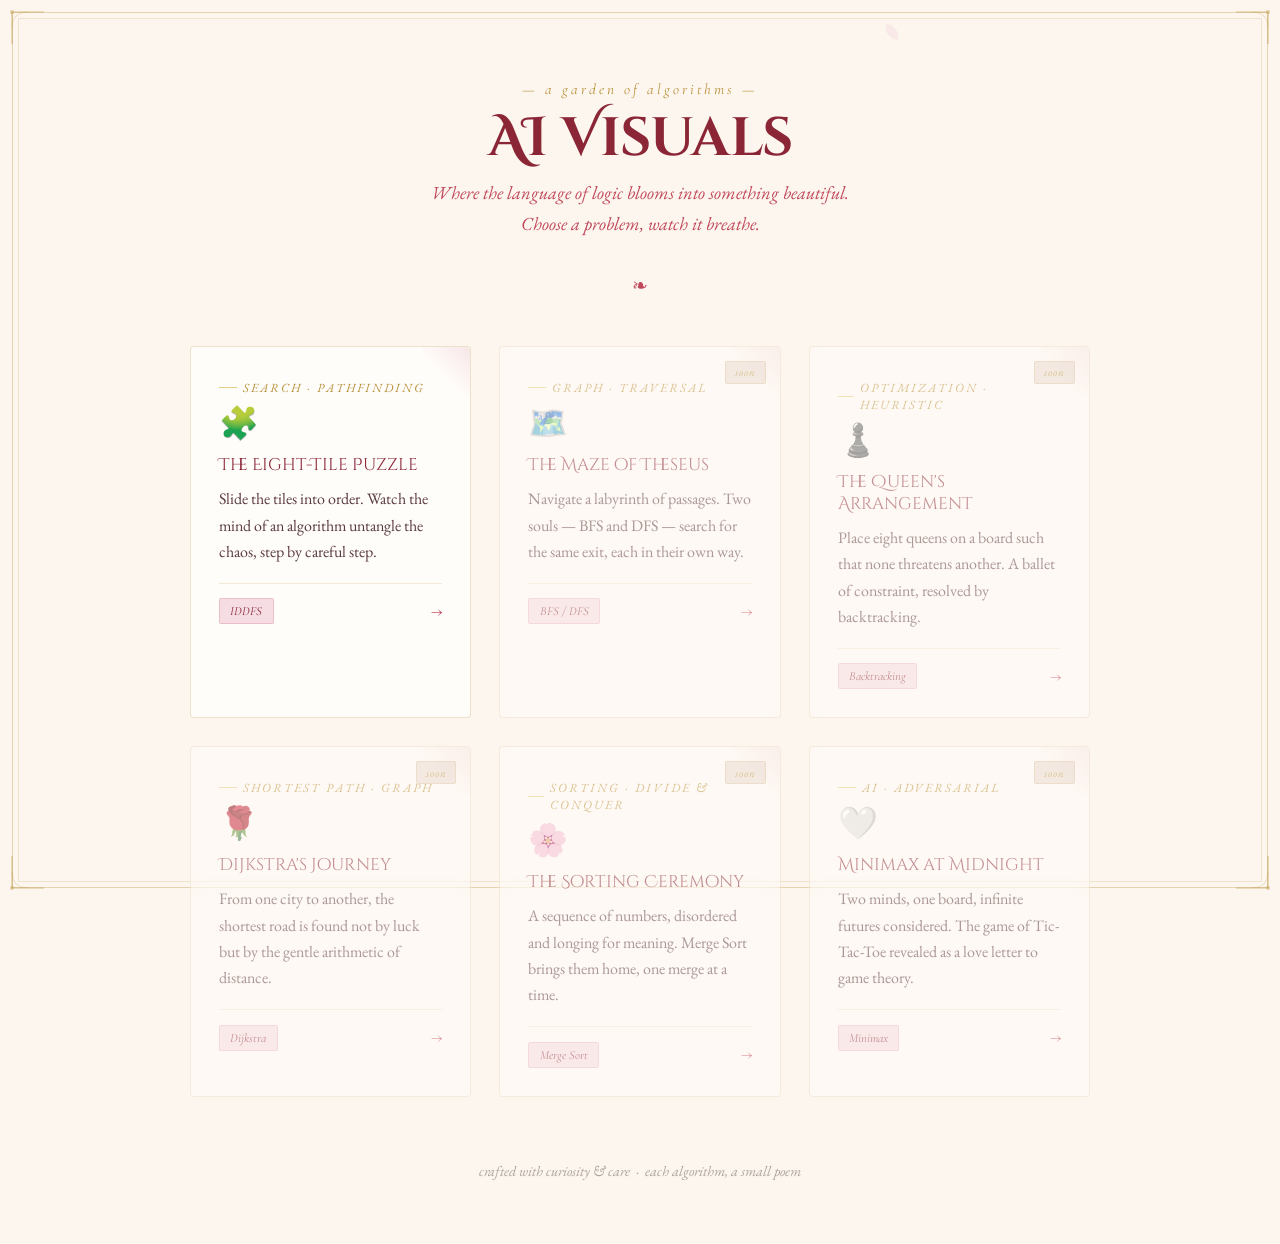
==== ai_visuals.html @ 986b2c56 "Added Fascinating AI section" ====
<!DOCTYPE html>
<html lang="en">
<head>
<meta charset="UTF-8">
<meta name="viewport" content="width=device-width, initial-scale=1.0">
<title>AI Visuals — A Garden of Algorithms</title>
<link href="https://fonts.googleapis.com/css2?family=Cormorant+Garamond:ital,wght@0,300;0,400;0,600;1,300;1,400&family=Cinzel+Decorative:wght@400;700&family=EB+Garamond:ital,wght@0,400;1,400&display=swap" rel="stylesheet">
<style>
*, *::before, *::after { box-sizing: border-box; margin: 0; padding: 0; }

:root {
  --ink:      #1a0a0f;
  --parchment:#fdf6ee;
  --rose:     #c0485a;
  --rose-deep:#8b2636;
  --blush:    #f5dde3;
  --gold:     #b8913a;
  --gold-lt:  #e8cc84;
  --mist:     #e8ddd5;
  --shadow:   rgba(26,10,15,0.12);
}

html, body {
  min-height: 100vh;
  background: var(--parchment);
  color: var(--ink);
  font-family: 'Cormorant Garamond', serif;
  overflow-x: hidden;
}

/* ── Petals canvas ── */
#petal-canvas {
  position: fixed;
  inset: 0;
  pointer-events: none;
  z-index: 0;
}

/* ── Decorative border frame ── */
.page-frame {
  position: fixed;
  inset: 0;
  pointer-events: none;
  z-index: 1;
}
.page-frame::before, .page-frame::after {
  content: '';
  position: absolute;
  border: 1.5px solid var(--gold);
  opacity: 0.35;
}
.page-frame::before { inset: 12px; border-radius: 2px; }
.page-frame::after  { inset: 18px; border-radius: 1px; opacity: 0.18; }

.corner {
  position: absolute;
  width: 40px; height: 40px;
  pointer-events: none;
}
.corner svg { width: 100%; height: 100%; }
.corner.tl { top: 8px;  left: 8px; }
.corner.tr { top: 8px;  right: 8px;  transform: scaleX(-1); }
.corner.bl { bottom: 8px; left: 8px; transform: scaleY(-1); }
.corner.br { bottom: 8px; right: 8px; transform: scale(-1); }

/* ── Main layout ── */
.wrapper {
  position: relative;
  z-index: 2;
  min-height: 100vh;
  display: flex;
  flex-direction: column;
  align-items: center;
  padding: 5rem 2rem 4rem;
}

/* ── Header ── */
.eyebrow {
  font-family: 'Cormorant Garamond', serif;
  font-style: italic;
  font-size: 0.95rem;
  letter-spacing: 3px;
  color: var(--gold);
  opacity: 0;
  animation: fadeUp 1s 0.2s forwards;
  text-align: center;
}

.title {
  font-family: 'Cinzel Decorative', serif;
  font-size: clamp(1.8rem, 5vw, 3.4rem);
  font-weight: 700;
  color: var(--rose-deep);
  text-align: center;
  line-height: 1.15;
  margin: 0.6rem 0 0.4rem;
  opacity: 0;
  animation: fadeUp 1s 0.4s forwards;
  letter-spacing: -0.5px;
}

.subtitle {
  font-family: 'EB Garamond', serif;
  font-style: italic;
  font-size: 1.15rem;
  color: var(--rose);
  opacity: 0;
  animation: fadeUp 1s 0.6s forwards;
  text-align: center;
  max-width: 460px;
  line-height: 1.7;
}

.divider {
  display: flex;
  align-items: center;
  gap: 1rem;
  margin: 2.2rem 0 3rem;
  opacity: 0;
  animation: fadeUp 1s 0.8s forwards;
}
.divider-line { flex: 1; height: 1px; background: linear-gradient(90deg, transparent, var(--gold), transparent); max-width: 120px; }
.divider-rose { color: var(--rose); font-size: 1.2rem; }

/* ── Cards grid ── */
.grid {
  display: grid;
  grid-template-columns: repeat(auto-fill, minmax(270px, 1fr));
  gap: 1.75rem;
  width: 100%;
  max-width: 900px;
}

.card {
  background: rgba(255,255,255,0.72);
  border: 1px solid rgba(184,145,58,0.25);
  border-radius: 4px;
  padding: 2rem 1.75rem 1.75rem;
  cursor: pointer;
  position: relative;
  overflow: hidden;
  text-decoration: none;
  color: var(--ink);
  display: block;
  opacity: 0;
  transform: translateY(20px);
  transition: transform 0.35s cubic-bezier(.22,1,.36,1),
              box-shadow 0.35s,
              border-color 0.35s,
              background 0.35s;
  backdrop-filter: blur(6px);
}

.card.visible {
  opacity: 1;
  transform: translateY(0);
}

.card::before {
  content: '';
  position: absolute;
  inset: 0;
  background: linear-gradient(135deg, rgba(192,72,90,0.06) 0%, transparent 60%);
  opacity: 0;
  transition: opacity 0.3s;
}

.card:hover {
  transform: translateY(-5px);
  box-shadow: 0 16px 40px rgba(139,38,54,0.14), 0 2px 8px rgba(139,38,54,0.08);
  border-color: rgba(184,145,58,0.55);
  background: rgba(255,255,255,0.92);
}
.card:hover::before { opacity: 1; }

/* corner flourish on card */
.card::after {
  content: '';
  position: absolute;
  top: 0; right: 0;
  width: 48px; height: 48px;
  background: linear-gradient(225deg, rgba(192,72,90,0.12) 0%, transparent 60%);
  border-radius: 0 4px 0 0;
  transition: width 0.3s, height 0.3s;
}
.card:hover::after { width: 72px; height: 72px; }

.card-tag {
  font-family: 'EB Garamond', serif;
  font-style: italic;
  font-size: 0.78rem;
  letter-spacing: 2px;
  color: var(--gold);
  text-transform: uppercase;
  margin-bottom: 0.75rem;
  display: flex;
  align-items: center;
  gap: 6px;
}
.card-tag::before {
  content: '';
  display: inline-block;
  width: 18px; height: 1px;
  background: var(--gold-lt);
}

.card-icon {
  font-size: 2rem;
  margin-bottom: 0.9rem;
  display: block;
  filter: grayscale(0.2);
  line-height: 1;
}

.card-title {
  font-family: 'Cinzel Decorative', serif;
  font-size: 1.05rem;
  font-weight: 400;
  color: var(--rose-deep);
  margin-bottom: 0.6rem;
  line-height: 1.3;
}

.card-desc {
  font-family: 'EB Garamond', serif;
  font-size: 1rem;
  color: #5a3a40;
  line-height: 1.65;
}

.card-algo {
  margin-top: 1.1rem;
  padding-top: 0.9rem;
  border-top: 1px solid rgba(184,145,58,0.18);
  display: flex;
  align-items: center;
  justify-content: space-between;
}

.algo-tag {
  font-family: 'Cormorant Garamond', serif;
  font-size: 0.78rem;
  font-style: italic;
  background: var(--blush);
  color: var(--rose-deep);
  padding: 0.25rem 0.65rem;
  border-radius: 2px;
  border: 1px solid rgba(192,72,90,0.2);
}

.card-arrow {
  color: var(--rose);
  font-size: 1.1rem;
  transition: transform 0.25s;
}
.card:hover .card-arrow { transform: translateX(5px); }

/* ── Coming soon card ── */
.card.soon {
  opacity: 0;
  cursor: default;
  pointer-events: none;
}
.card.soon.visible { opacity: 0.5; pointer-events: none; }
.card.soon:hover { transform: none; box-shadow: none; }

.soon-badge {
  position: absolute;
  top: 14px; right: 14px;
  font-family: 'EB Garamond', serif;
  font-style: italic;
  font-size: 0.7rem;
  background: var(--mist);
  color: var(--gold);
  border: 1px solid rgba(184,145,58,0.3);
  padding: 0.2rem 0.55rem;
  border-radius: 2px;
  letter-spacing: 1px;
}

/* ── Footer ── */
.footer {
  margin-top: 4rem;
  font-family: 'EB Garamond', serif;
  font-style: italic;
  font-size: 0.9rem;
  color: rgba(26,10,15,0.35);
  text-align: center;
  opacity: 0;
  animation: fadeUp 1s 1.6s forwards;
}

/* ── Animations ── */
@keyframes fadeUp {
  from { opacity: 0; transform: translateY(16px); }
  to   { opacity: 1; transform: translateY(0); }
}

@keyframes petalFall {
  0%   { transform: translateY(-40px) rotate(0deg); opacity: 0.9; }
  100% { transform: translateY(110vh) rotate(720deg); opacity: 0; }
}
</style>
</head>
<body>

<canvas id="petal-canvas"></canvas>

<div class="page-frame">
  <div class="corner tl">
    <svg viewBox="0 0 40 40" fill="none" xmlns="http://www.w3.org/2000/svg">
      <path d="M4 36 L4 4 L36 4" stroke="#b8913a" stroke-width="1.2" opacity="0.5"/>
      <path d="M4 20 Q4 4 20 4" stroke="#b8913a" stroke-width="0.8" opacity="0.3" fill="none"/>
      <circle cx="4" cy="4" r="2" fill="#b8913a" opacity="0.4"/>
    </svg>
  </div>
  <div class="corner tr">
    <svg viewBox="0 0 40 40" fill="none" xmlns="http://www.w3.org/2000/svg">
      <path d="M4 36 L4 4 L36 4" stroke="#b8913a" stroke-width="1.2" opacity="0.5"/>
      <path d="M4 20 Q4 4 20 4" stroke="#b8913a" stroke-width="0.8" opacity="0.3" fill="none"/>
      <circle cx="4" cy="4" r="2" fill="#b8913a" opacity="0.4"/>
    </svg>
  </div>
  <div class="corner bl">
    <svg viewBox="0 0 40 40" fill="none" xmlns="http://www.w3.org/2000/svg">
      <path d="M4 36 L4 4 L36 4" stroke="#b8913a" stroke-width="1.2" opacity="0.5"/>
      <path d="M4 20 Q4 4 20 4" stroke="#b8913a" stroke-width="0.8" opacity="0.3" fill="none"/>
      <circle cx="4" cy="4" r="2" fill="#b8913a" opacity="0.4"/>
    </svg>
  </div>
  <div class="corner br">
    <svg viewBox="0 0 40 40" fill="none" xmlns="http://www.w3.org/2000/svg">
      <path d="M4 36 L4 4 L36 4" stroke="#b8913a" stroke-width="1.2" opacity="0.5"/>
      <path d="M4 20 Q4 4 20 4" stroke="#b8913a" stroke-width="0.8" opacity="0.3" fill="none"/>
      <circle cx="4" cy="4" r="2" fill="#b8913a" opacity="0.4"/>
    </svg>
  </div>
</div>

<div class="wrapper">
  <p class="eyebrow">— a garden of algorithms —</p>
  <h1 class="title">AI Visuals</h1>
  <p class="subtitle">Where the language of logic blooms into something beautiful. Choose a problem, watch it breathe.</p>

  <div class="divider">
    <div class="divider-line"></div>
    <span class="divider-rose">❧</span>
    <div class="divider-line"></div>
  </div>

  <div class="grid" id="card-grid">

    <!-- Card 1: 8-Puzzle IDDFS — active -->
    <a href="Fascinating_AI/8puzzle_iddfs.html" class="card" data-delay="0">
      <span class="card-tag">Search · Pathfinding</span>
      <span class="card-icon">🧩</span>
      <div class="card-title">The Eight-Tile Puzzle</div>
      <p class="card-desc">Slide the tiles into order. Watch the mind of an algorithm untangle the chaos, step by careful step.</p>
      <div class="card-algo">
        <span class="algo-tag">IDDFS</span>
        <span class="card-arrow">→</span>
      </div>
    </a>

    <!-- Card 2: Coming soon -->
    <div class="card soon" data-delay="1">
      <span class="soon-badge">soon</span>
      <span class="card-tag">Graph · Traversal</span>
      <span class="card-icon">🗺️</span>
      <div class="card-title">The Maze of Theseus</div>
      <p class="card-desc">Navigate a labyrinth of passages. Two souls — BFS and DFS — search for the same exit, each in their own way.</p>
      <div class="card-algo">
        <span class="algo-tag">BFS / DFS</span>
        <span class="card-arrow">→</span>
      </div>
    </div>

    <!-- Card 3: Coming soon -->
    <div class="card soon" data-delay="2">
      <span class="soon-badge">soon</span>
      <span class="card-tag">Optimization · Heuristic</span>
      <span class="card-icon">♟️</span>
      <div class="card-title">The Queen's Arrangement</div>
      <p class="card-desc">Place eight queens on a board such that none threatens another. A ballet of constraint, resolved by backtracking.</p>
      <div class="card-algo">
        <span class="algo-tag">Backtracking</span>
        <span class="card-arrow">→</span>
      </div>
    </div>

    <!-- Card 4: Coming soon -->
    <div class="card soon" data-delay="3">
      <span class="soon-badge">soon</span>
      <span class="card-tag">Shortest Path · Graph</span>
      <span class="card-icon">🌹</span>
      <div class="card-title">Dijkstra's Journey</div>
      <p class="card-desc">From one city to another, the shortest road is found not by luck but by the gentle arithmetic of distance.</p>
      <div class="card-algo">
        <span class="algo-tag">Dijkstra</span>
        <span class="card-arrow">→</span>
      </div>
    </div>

    <!-- Card 5: Coming soon -->
    <div class="card soon" data-delay="4">
      <span class="soon-badge">soon</span>
      <span class="card-tag">Sorting · Divide &amp; Conquer</span>
      <span class="card-icon">🌸</span>
      <div class="card-title">The Sorting Ceremony</div>
      <p class="card-desc">A sequence of numbers, disordered and longing for meaning. Merge Sort brings them home, one merge at a time.</p>
      <div class="card-algo">
        <span class="algo-tag">Merge Sort</span>
        <span class="card-arrow">→</span>
      </div>
    </div>

    <!-- Card 6: Coming soon -->
    <div class="card soon" data-delay="5">
      <span class="soon-badge">soon</span>
      <span class="card-tag">AI · Adversarial</span>
      <span class="card-icon">🤍</span>
      <div class="card-title">Minimax at Midnight</div>
      <p class="card-desc">Two minds, one board, infinite futures considered. The game of Tic-Tac-Toe revealed as a love letter to game theory.</p>
      <div class="card-algo">
        <span class="algo-tag">Minimax</span>
        <span class="card-arrow">→</span>
      </div>
    </div>

  </div>

  <p class="footer">crafted with curiosity &amp; care &nbsp;·&nbsp; each algorithm, a small poem</p>
</div>

<script>
// ── Staggered card reveal ──
const cards = document.querySelectorAll('.card');
cards.forEach((card, i) => {
  const delay = parseInt(card.dataset.delay || i) * 120 + 900;
  setTimeout(() => card.classList.add('visible'), delay);
});

// ── Falling petals ──
const canvas = document.getElementById('petal-canvas');
const ctx = canvas.getContext('2d');
let W, H;

function resize() {
  W = canvas.width  = window.innerWidth;
  H = canvas.height = window.innerHeight;
}
resize();
window.addEventListener('resize', resize);

const PETAL_COLORS = [
  'rgba(192,72,90,0.55)',
  'rgba(192,72,90,0.35)',
  'rgba(245,221,227,0.7)',
  'rgba(184,145,58,0.3)',
  'rgba(139,38,54,0.4)',
];

class Petal {
  constructor() { this.reset(true); }
  reset(init = false) {
    this.x  = Math.random() * W;
    this.y  = init ? Math.random() * H * -1.5 : -30;
    this.size = 4 + Math.random() * 7;
    this.speedY = 0.6 + Math.random() * 1.2;
    this.speedX = (Math.random() - 0.5) * 0.8;
    this.rot    = Math.random() * Math.PI * 2;
    this.rotSpeed = (Math.random() - 0.5) * 0.04;
    this.sway   = Math.random() * Math.PI * 2;
    this.swaySpeed = 0.01 + Math.random() * 0.015;
    this.swayAmp   = 0.6 + Math.random() * 1.2;
    this.color  = PETAL_COLORS[Math.floor(Math.random() * PETAL_COLORS.length)];
    this.alpha  = 0.4 + Math.random() * 0.5;
  }
  update() {
    this.sway += this.swaySpeed;
    this.x += this.speedX + Math.sin(this.sway) * this.swayAmp;
    this.y += this.speedY;
    this.rot += this.rotSpeed;
    if (this.y > H + 30) this.reset();
  }
  draw() {
    ctx.save();
    ctx.translate(this.x, this.y);
    ctx.rotate(this.rot);
    ctx.globalAlpha = this.alpha;
    ctx.fillStyle = this.color;
    // teardrop petal shape
    ctx.beginPath();
    ctx.moveTo(0, -this.size);
    ctx.bezierCurveTo(this.size * 0.6, -this.size * 0.5, this.size * 0.6, this.size * 0.5, 0, this.size);
    ctx.bezierCurveTo(-this.size * 0.6, this.size * 0.5, -this.size * 0.6, -this.size * 0.5, 0, -this.size);
    ctx.closePath();
    ctx.fill();
    ctx.restore();
  }
}

const petals = Array.from({ length: 38 }, () => new Petal());

function loop() {
  ctx.clearRect(0, 0, W, H);
  petals.forEach(p => { p.update(); p.draw(); });
  requestAnimationFrame(loop);
}
loop();
</script>
</body>
</html>
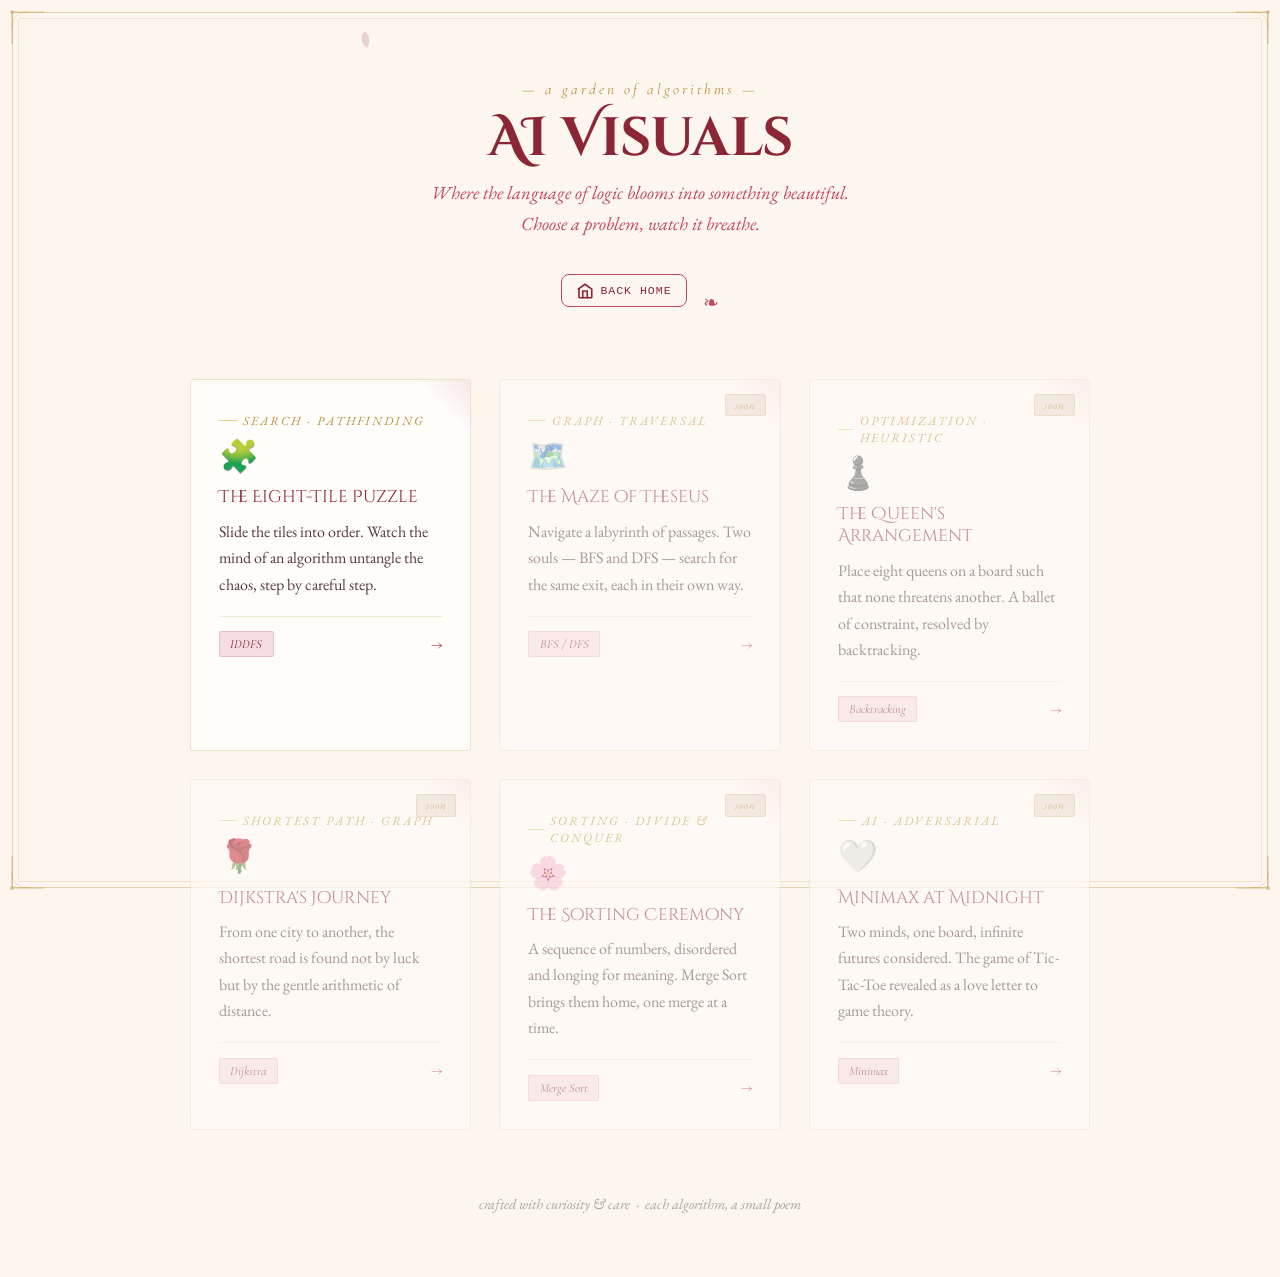
==== commit 0c9413a0: "Added home button" ====
--- a/ai_visuals.html
+++ b/ai_visuals.html
@@ -27,6 +27,25 @@
   font-family: 'Cormorant Garamond', serif;
   overflow-x: hidden;
 }
+
+#home-btn {
+    display: inline-flex;
+    align-items: center;
+    gap: 6px;
+    font-family: 'Space Mono', monospace;
+    font-size: 0.72rem;
+    color: var(--rose-deep);
+    text-decoration: none;
+    border: 1px solid var(--rose);
+    border-radius: 8px;
+    padding: 0.4rem 0.9rem;
+    margin-bottom: 1.5rem;
+    transition: color 0.15s, border-color 0.15s;
+    letter-spacing: 1px;
+    text-transform: uppercase;
+  }
+#home-btn:hover { color: var(--gold); border-color: var(--accent); }
+
 
 /* ── Petals canvas ── */
 #petal-canvas {
@@ -344,6 +363,10 @@
 
   <div class="divider">
     <div class="divider-line"></div>
+    <a href="index.html" id="home-btn" title="Back to Homepage">
+      <svg width="18" height="18" viewBox="0 0 24 24" fill="none" stroke="currentColor" stroke-width="2.2" stroke-linecap="round" stroke-linejoin="round"><path d="M3 9.5L12 3l9 6.5V20a1 1 0 0 1-1 1H5a1 1 0 0 1-1-1V9.5z"/><polyline points="9 21 9 12 15 12 15 21"/></svg>
+      Back Home
+    </a>
     <span class="divider-rose">❧</span>
     <div class="divider-line"></div>
   </div>
